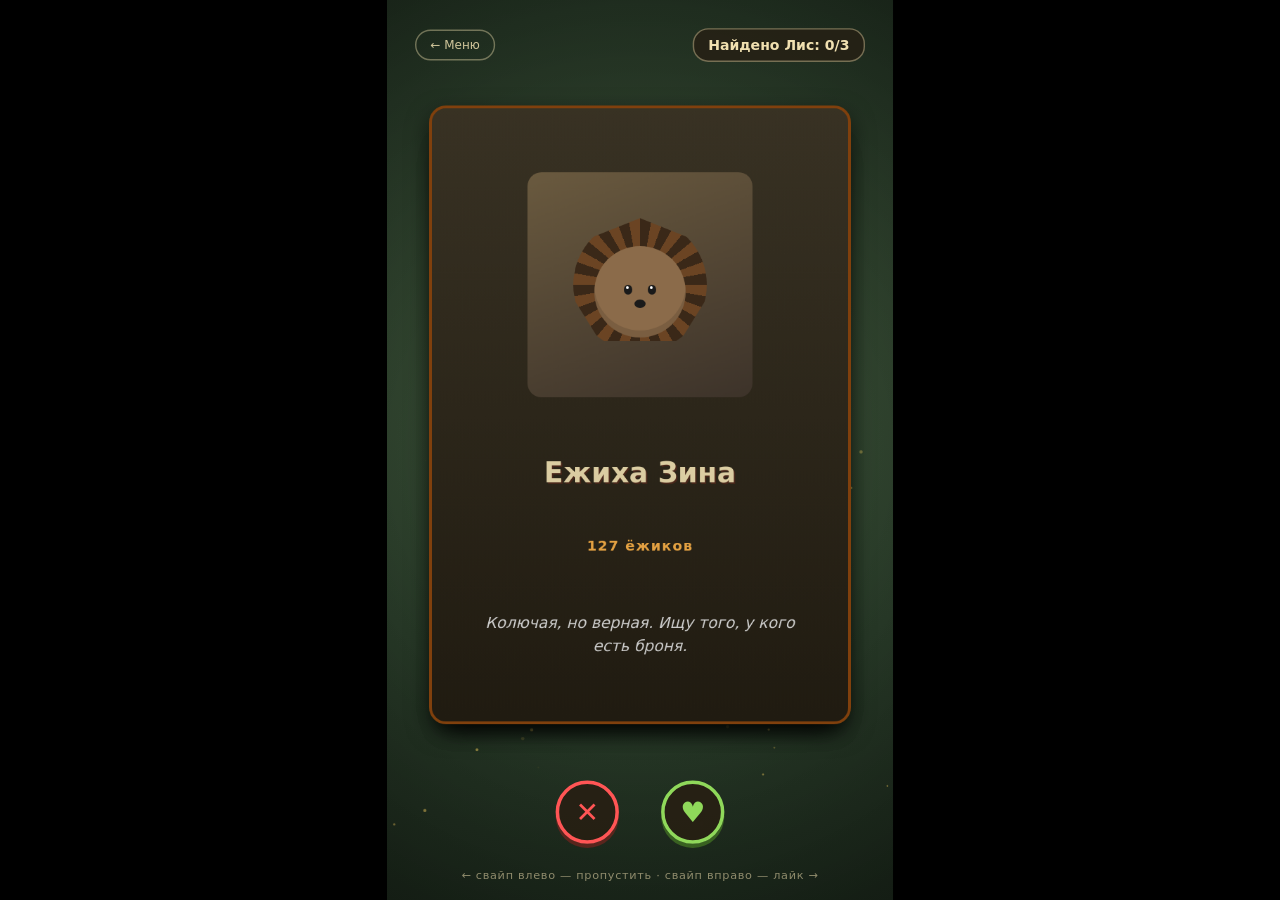
==== game1_tinder.html @ 2f5a902c "Initial commit: current project state Co-Authored-By: Claude Haiku 5.5 <noreply@anthropic.com>" ====
<!DOCTYPE html>
<html lang="ru">
<head>
<meta charset="UTF-8">
<meta name="viewport" content="width=device-width, initial-scale=1.0, maximum-scale=1.0, user-scalable=no">
<title>FindTheFox — Тиндер</title>
<link rel="stylesheet" href="shared/style.css">
<style>
  /* ══════════════════════════════════════════════════════
     HUD
     ══════════════════════════════════════════════════════ */
  #hud {
    position: absolute;
    top: 40px;
    left: 0; right: 0;
    display: flex;
    justify-content: space-between;
    align-items: center;
    padding: 0 40px;
    z-index: 20;
    color: var(--title);
    font-size: 20px;
    font-weight: 700;
    pointer-events: none;
  }
  #hud .counter {
    background: rgba(38, 32, 20, 0.85);
    padding: 10px 20px;
    border-radius: 22px;
    border: 2px solid rgba(240, 224, 176, 0.4);
  }
  #back-btn {
    background: transparent;
    border: 2px solid rgba(240, 224, 176, 0.4);
    color: rgba(240, 224, 176, 0.85);
    font-family: inherit;
    font-size: 17px;
    padding: 10px 20px;
    border-radius: 22px;
    cursor: pointer;
    pointer-events: auto;
    transition: background 0.12s ease;
  }
  #back-btn:hover {
    background: rgba(240, 224, 176, 0.1);
  }

  /* ══════════════════════════════════════════════════════
     СТОПКА КАРТОЧЕК
     ══════════════════════════════════════════════════════ */
  #deck {
    position: absolute;
    top: 150px;
    bottom: 250px;
    left: 60px; right: 60px;
    z-index: 10;
  }

  .card {
    position: absolute;
    inset: 0;
    background: linear-gradient(180deg,
      #2e2718 0%,
      #262014 100%);
    border: 4px solid var(--btn-border);
    border-radius: 24px;
    padding: 28px 24px;
    display: flex;
    flex-direction: column;
    align-items: center;
    justify-content: space-evenly;
    box-shadow: 0 12px 32px rgba(0,0,0,0.6);
    will-change: transform, opacity;
    transform-origin: center center;
    user-select: none;
    overflow: hidden;
  }
  .card::before {
    content: '';
    position: absolute;
    inset: 0;
    background: linear-gradient(180deg,
      rgba(255,255,255,0.05) 0%,
      rgba(0,0,0,0.15) 100%);
    pointer-events: none;
  }

  .card .photo {
    position: relative;
    width: 320px;
    height: 320px;
    border-radius: 20px;
    background: linear-gradient(160deg, #4A6A3F 0%, #2A3D2A 100%);
    display: flex;
    align-items: center;
    justify-content: center;
    overflow: hidden;
    flex-shrink: 0;
  }
  /* Свой фон фото у каждого вида */
  .card .photo.bg-hedgehog { background: linear-gradient(160deg, #6A5A3F 0%, #3D332A 100%); }
  .card .photo.bg-beaver   { background: linear-gradient(160deg, #3F6A6A 0%, #2A3D3D 100%); }
  .card .photo.bg-boar     { background: linear-gradient(160deg, #5A4A6A 0%, #33293D 100%); }
  .card .photo.bg-owl      { background: linear-gradient(160deg, #3F4A6A 0%, #232A3D 100%); }
  .card .photo.bg-bear     { background: linear-gradient(160deg, #6A4A3F 0%, #3D2A23 100%); }
  .card .photo.bg-fox-animal { background: linear-gradient(160deg, #8A5030 0%, #4A2515 100%); }

  .card .name {
    margin-top: 22px;
    font-size: 40px;
    font-weight: 900;
    color: var(--title);
    text-shadow: 2px 2px 0 var(--title-shadow);
    text-align: center;
    line-height: 1.1;
  }
  .card .age {
    font-size: 20px;
    color: var(--subtitle);
    margin-top: 6px;
    letter-spacing: 1.5px;
    font-weight: 600;
  }
  .card .bio {
    margin-top: 18px;
    font-size: 22px;
    line-height: 1.5;
    color: rgba(255,255,255,0.9);
    text-align: center;
    font-style: italic;
    padding: 0 12px;
    max-width: 520px;
  }

  .card .stamp {
    position: absolute;
    top: 40px;
    padding: 8px 20px;
    border: 5px solid;
    border-radius: 12px;
    font-size: 42px;
    font-weight: 900;
    letter-spacing: 4px;
    opacity: 0;
    pointer-events: none;
    text-shadow: 2px 2px 0 rgba(0,0,0,0.3);
    z-index: 5;
  }
  .card .stamp.like {
    left: 30px;
    color: #8FD85A;
    border-color: #8FD85A;
    transform: rotate(-15deg);
  }
  .card .stamp.nope {
    right: 30px;
    color: #FF5555;
    border-color: #FF5555;
    transform: rotate(15deg);
  }

  /* ══════════════════════════════════════════════════════
     ФИГУРКИ ЖИВОТНЫХ (CSS)
     ══════════════════════════════════════════════════════ */
  .animal {
    position: relative;
    width: 200px;
    height: 200px;
  }
  .animal .a-head {
    position: absolute;
    left: 50%; top: 55%;
    transform: translate(-50%, -50%);
    width: 140px; height: 140px;
    border-radius: 50%;
    background: #C06628;
  }
  .animal .a-eye {
    position: absolute;
    top: 42%;
    width: 12px; height: 14px;
    background: #1a1a1a;
    border-radius: 50%;
    z-index: 2;
  }
  .animal .a-eye.l { left: 32%; }
  .animal .a-eye.r { right: 32%; }
  .animal .a-eye::after {
    content: '';
    position: absolute;
    top: 2px; left: 3px;
    width: 4px; height: 4px;
    background: #fff;
    border-radius: 50%;
  }
  .animal .a-nose {
    position: absolute;
    top: 58%; left: 50%;
    transform: translateX(-50%);
    width: 16px; height: 12px;
    background: #1a1a1a;
    border-radius: 50%;
    z-index: 3;
  }

  /* ─── Ёжик ───────────────────────────────────────────── */
  .animal.hedgehog .a-extra {
    position: absolute;
    top: 50%; left: 50%;
    transform: translate(-50%, -50%);
    width: 190px; height: 190px;
    background:
      repeating-conic-gradient(#3A2818 0deg 10deg, #6B4423 10deg 20deg);
    border-radius: 50%;
    z-index: 0;
    clip-path: polygon(50% 0%, 100% 20%, 100% 60%, 80% 92%, 20% 92%, 0% 60%, 0% 20%);
  }
  .animal.hedgehog .a-head {
    background: #8B6B4A;
    box-shadow: inset 0 -10px 0 rgba(0,0,0,0.12);
    z-index: 1;
    width: 130px; height: 130px;
  }

  /* ─── Бобёр ──────────────────────────────────────────── */
  .animal.beaver .a-head {
    background: #7A5433;
    border-radius: 50% 50% 45% 45%;
  }
  .animal.beaver .a-ear {
    position: absolute;
    top: 15%;
    width: 40px; height: 40px;
    background: #7A5433;
    border-radius: 50%;
    z-index: 1;
  }
  .animal.beaver .a-ear.l { left: 8%; }
  .animal.beaver .a-ear.r { right: 8%; }
  .animal.beaver .a-teeth {
    position: absolute;
    top: 68%; left: 50%;
    transform: translateX(-50%);
    width: 24px; height: 16px;
    background: #F0E0C8;
    border-radius: 3px;
    box-shadow: inset 1px 0 0 #C0A888, inset -1px 0 0 #C0A888;
    z-index: 3;
  }

  /* ─── Кабан ──────────────────────────────────────────── */
  .animal.boar .a-head {
    background: #5A4630;
    border-radius: 45% 45% 50% 50%;
  }
  .animal.boar .a-tusk {
    position: absolute;
    bottom: 8%;
    width: 14px; height: 26px;
    background: #F0E0C8;
    border-radius: 4px;
    z-index: 3;
  }
  .animal.boar .a-tusk.l {
    left: 22%;
    transform: rotate(-15deg);
  }
  .animal.boar .a-tusk.r {
    right: 22%;
    transform: rotate(15deg);
  }
  .animal.boar .a-ear {
    position: absolute;
    top: 22%;
    width: 30px; height: 45px;
    background: #3A2A1A;
    border-radius: 50% 50% 20% 20%;
  }
  .animal.boar .a-ear.l { left: 12%; transform: rotate(-25deg); }
  .animal.boar .a-ear.r { right: 12%; transform: rotate(25deg); }

  /* ─── Сова ───────────────────────────────────────────── */
  .animal.owl .a-head {
    background: #8B7A5A;
    border-radius: 50% 50% 45% 45%;
    width: 150px; height: 150px;
  }
  .animal.owl .a-head::before {
    content: '';
    position: absolute;
    top: 30%; left: 50%;
    transform: translateX(-50%);
    width: 130px; height: 70px;
    background: #E8D6B8;
    border-radius: 50%;
    z-index: 1;
  }
  .animal.owl .a-eye {
    width: 24px; height: 24px;
    top: 38%;
    z-index: 3;
  }
  .animal.owl .a-eye.l { left: 25%; }
  .animal.owl .a-eye.r { right: 25%; }
  .animal.owl .a-eye::after {
    top: 5px; left: 6px;
    width: 8px; height: 8px;
  }
  .animal.owl .a-beak {
    position: absolute;
    top: 55%; left: 50%;
    transform: translateX(-50%);
    width: 0; height: 0;
    border-left: 10px solid transparent;
    border-right: 10px solid transparent;
    border-top: 20px solid #E8A030;
    z-index: 3;
  }
  .animal.owl .a-ear {
    position: absolute;
    top: 8%;
    width: 0; height: 0;
    border-left: 22px solid transparent;
    border-right: 22px solid transparent;
    border-bottom: 40px solid #8B7A5A;
  }
  .animal.owl .a-ear.l { left: 22%; transform: rotate(-10deg); }
  .animal.owl .a-ear.r { right: 22%; transform: rotate(10deg); }

  /* ─── Медведь ────────────────────────────────────────── */
  .animal.bear .a-head {
    background: #6B4423;
    width: 160px; height: 160px;
  }
  .animal.bear .a-ear {
    position: absolute;
    top: 12%;
    width: 50px; height: 50px;
    background: #6B4423;
    border-radius: 50%;
    z-index: 1;
  }
  .animal.bear .a-ear.l { left: 8%; }
  .animal.bear .a-ear.r { right: 8%; }
  .animal.bear .a-ear::after {
    content: '';
    position: absolute;
    inset: 10px;
    background: #A67B5B;
    border-radius: 50%;
  }
  .animal.bear .a-muzzle {
    position: absolute;
    top: 55%; left: 50%;
    transform: translateX(-50%);
    width: 70px; height: 55px;
    background: #D8B888;
    border-radius: 50%;
    z-index: 1;
  }
  .animal.bear .a-nose {
    z-index: 3;
    width: 20px; height: 14px;
  }

  /* ─── Лиса — клон из меню ────────────────────────────── */
  .photo .fox {
    position: relative;
    width: 300px;
    height: 300px;
    transform: scale(0.85);
    transform-origin: center center;
    pointer-events: none;
  }

  /* ══════════════════════════════════════════════════════
     КНОПКИ ДЕЙСТВИЙ
     ══════════════════════════════════════════════════════ */
  #actions {
    position: absolute;
    bottom: 80px;
    left: 50%;
    transform: translateX(-50%);
    display: flex;
    gap: 60px;
    z-index: 20;
  }
  .action-btn {
    width: 90px;
    height: 90px;
    border-radius: 50%;
    border: 5px solid;
    font-size: 40px;
    font-weight: 900;
    cursor: pointer;
    display: flex;
    align-items: center;
    justify-content: center;
    transition: transform 0.06s ease-out;
    font-family: inherit;
    line-height: 1;
    padding: 0;
  }
  .action-btn:active { transform: scale(0.88); }
  .action-btn.nope {
    color: #FF5555;
    border-color: #FF5555;
    background: rgba(38, 32, 20, 0.95);
    box-shadow: 0 6px 0 rgba(180, 30, 30, 0.4);
  }
  .action-btn.nope:hover { background: rgba(255, 85, 85, 0.15); }
  .action-btn.like {
    color: #8FD85A;
    border-color: #8FD85A;
    background: rgba(38, 32, 20, 0.95);
    box-shadow: 0 6px 0 rgba(100, 180, 40, 0.4);
  }
  .action-btn.like:hover { background: rgba(143, 216, 90, 0.15); }

  /* ══════════════════════════════════════════════════════
     МЭТЧ-ПОПАП
     ══════════════════════════════════════════════════════ */
  #match-popup {
    position: absolute;
    inset: 0;
    display: none;
    align-items: center;
    justify-content: center;
    z-index: 60;
    background: rgba(0, 0, 0, 0.65);
  }
  #match-popup.open { display: flex; }

  .match-box {
    background: #262014;
    border: 4px solid var(--btn-border);
    border-radius: 24px;
    padding: 32px 40px;
    max-width: 560px;
    text-align: center;
    color: #fff;
    animation: popIn 0.2s ease-out;
    box-shadow: 0 20px 60px rgba(0,0,0,0.7);
  }
  @keyframes popIn {
    0%   { opacity: 0; transform: scale(0.85); }
    100% { opacity: 1; transform: scale(1); }
  }
  .match-box .mb-title {
    font-size: 40px;
    font-weight: 900;
    color: #8FD85A;
    text-shadow: 2px 2px 0 rgba(0,0,0,0.4);
    margin-bottom: 10px;
    height: 46px;
    line-height: 46px;
    white-space: nowrap;
    overflow: hidden;
  }
  .match-box .mb-title.fox {
    color: var(--subtitle);
  }
  .match-box .mb-title.nope {
    color: #E8A030;
  }
  .match-box .mb-name {
    font-size: 26px;
    color: var(--title);
    margin-bottom: 18px;
    font-weight: 700;
  }
  .match-box .mb-quote {
    font-size: 22px;
    font-style: italic;
    line-height: 1.5;
    color: rgba(255,255,255,0.9);
    margin-bottom: 24px;
    height: 100px;
    overflow: hidden;
    display: flex;
    align-items: center;
    justify-content: center;
  }
  .match-box .mb-btn {
    display: inline-block;
  }

  /* ══════════════════════════════════════════════════════
     ПОБЕДА
     ══════════════════════════════════════════════════════ */
  #win-overlay {
    position: absolute;
    inset: 0;
    display: none;
    align-items: center;
    justify-content: center;
    z-index: 80;
    background: radial-gradient(circle at 50% 50%,
      rgba(255, 200, 80, 0.35) 0%,
      rgba(0, 0, 0, 0.8) 70%);
  }
  #win-overlay.open { display: flex; }
  #win-overlay .win-box {
    text-align: center;
    color: var(--title);
    animation: popIn 0.3s ease-out;
    padding: 20px;
    max-width: 620px;
  }
  #win-overlay h2 {
    font-size: 54px;
    font-weight: 900;
    margin: 0 0 16px;
    text-shadow: 4px 4px 0 var(--title-shadow);
    line-height: 1.1;
  }
  #win-overlay p {
    font-size: 22px;
    color: var(--subtitle);
    margin: 0 0 32px;
    font-style: italic;
    line-height: 1.5;
  }

  #swipe-hint {
    position: absolute;
    bottom: 26px;
    left: 50%;
    transform: translateX(-50%);
    color: rgba(240, 224, 176, 0.55);
    font-size: 16px;
    letter-spacing: 1px;
    z-index: 15;
    pointer-events: none;
    animation: hintPulse 2s ease-in-out infinite;
    white-space: nowrap;
  }
  @keyframes hintPulse {
    0%, 100% { opacity: 0.4; }
    50%      { opacity: 0.9; }
  }
</style>
</head>
<body>
<div id="game" class="scene">
  <div class="bg-forest"></div>
  <canvas id="particles" class="particles"></canvas>
  <div class="vignette"></div>

  <div id="hud">
    <button id="back-btn">← Меню</button>
    <div class="counter">Найдено Лис: <span id="fox-count">0</span>/3</div>
  </div>

  <div id="deck"></div>

  <div id="actions">
    <button class="action-btn nope" id="btn-nope" aria-label="Пропустить">✕</button>
    <button class="action-btn like" id="btn-like" aria-label="Лайк">♥</button>
  </div>

  <div id="swipe-hint">← свайп влево — пропустить · свайп вправо — лайк →</div>

  <div id="match-popup">
    <div class="match-box">
      <div class="mb-title" id="mb-title">Не сложилось…</div>
      <div class="mb-name" id="mb-name">—</div>
      <div class="mb-quote" id="mb-quote">—</div>
      <button class="btn btn-sm mb-btn" id="mb-continue">Продолжить</button>
    </div>
  </div>

  <div id="win-overlay">
    <div class="win-box">
      <h2>Лиса Арина найдена!</h2>
      <p>«Ладно, уговорил. Но сначала докажи, что ты меня достоин»</p>
      <button class="btn btn-lg" id="win-next">Дальше →</button>
    </div>
  </div>

  <div class="fade" id="fade"></div>
</div>

<script src="shared/settings.js"></script>
<script src="shared/particles.js"></script>
<script src="shared/progress.js"></script>
<script src="shared/sfx.js"></script>
<script src="shared/music.js"></script>
<script>
(function () {
  'use strict';

  const gameEl = document.getElementById('game');
  FTSettings.fitScene(gameEl);
  FTParticles.attach(document.getElementById('particles')).start();

  // ══════════════════════════════════════════════════════
  // АНКЕТЫ
  // ══════════════════════════════════════════════════════
  const ANIMALS = [
    { key: 'hedgehog', name: 'Ежиха Зина', age: '127 ёжиков',
      bio: 'Колючая, но верная. Ищу того, у кого есть броня.',
      reject: '«У тебя нет иголок. Прости, нам не по пути».' },
    { key: 'beaver', name: 'Бобриха Оля', age: '34 плотины',
      bio: 'Грызу проблемы. Люблю плотины и романтику у воды.',
      reject: '«Ты не грызёшь деревья. Как-то это… не то».' },
    { key: 'boar', name: 'Кабаниха Людмила', age: '58 желудей',
      bio: 'Весёлая, шумная, с плохим слухом. Приходи громко.',
      reject: '«Чё-чё? Я тебя не слышу! Пока!»' },
    { key: 'owl', name: 'Совунья Маргарита', age: '19 бессонных ночей',
      bio: 'Не сплю по ночам. Ищу того, кто тоже. Но не из-за меня.',
      reject: '«У-ху. Ты слишком дневной. Не мой типаж. У-ху».' },
    { key: 'bear', name: 'Медведица Катя', age: '12 зим',
      bio: 'Зимой сплю, летом гуляю. Люблю мёд и массаж лап.',
      reject: '«Мёда нет? Лапы не массируешь? Всё, следующий».' },
    { key: 'fox-animal', name: 'Лиса Арина', age: 'всегда 27',
      bio: 'Ускользаю, дразню, но если поймаешь — останусь. Может быть.',
      isFox: true }
  ];

  const FOX_FIRST_REPLIES = [
    '«Ой, мне пора! 🦊»',
    '«У меня дела. Лесные. Пока!»'
  ];

  function randInt(min, max) {
    return Math.floor(Math.random() * (max - min + 1)) + min;
  }

  function buildDeck() {
    const total = 15;
    const fox1 = randInt(3, 5);
    const fox2 = randInt(8, 11);
    // Третья Лиса — строго внутри колоды (индексы 0..total-1).
    let fox3 = randInt(13, total - 1);
    while (fox3 <= fox2) fox3 = randInt(13, total - 1);

    const nonFox = ANIMALS.filter(a => !a.isFox);
    const pool = [];
    let prevIdx = -1;

    for (let i = 0; i < total; i++) {
      if (i === fox1 || i === fox2 || i === fox3) {
        pool.push(Object.assign({}, ANIMALS.find(a => a.isFox)));
      } else {
        let idx;
        let tries = 0;
        do {
          idx = randInt(0, nonFox.length - 1);
          tries++;
        } while (idx === prevIdx && tries < 5);
        prevIdx = idx;
        pool.push(Object.assign({}, nonFox[idx]));
      }
    }
    return pool;
  }

  let deck = buildDeck();
  let currentIndex = 0;
  let foxMatches = 0;
  let isTransitioning = false;

  const deckEl = document.getElementById('deck');
  const foxCountEl = document.getElementById('fox-count');
  const matchPopup = document.getElementById('match-popup');
  const mbTitle = document.getElementById('mb-title');
  const mbName = document.getElementById('mb-name');
  const mbQuote = document.getElementById('mb-quote');
  const winOverlay = document.getElementById('win-overlay');
  const fadeEl = document.getElementById('fade');

  // ══════════════════════════════════════════════════════
  // ШАБЛОНЫ ФИГУРОК
  // ══════════════════════════════════════════════════════
  function animalHTML(key) {
    switch (key) {
      case 'hedgehog':
        return `
          <div class="animal hedgehog">
            <div class="a-extra"></div>
            <div class="a-head">
              <div class="a-eye l"></div>
              <div class="a-eye r"></div>
              <div class="a-nose"></div>
            </div>
          </div>`;
      case 'beaver':
        return `
          <div class="animal beaver">
            <div class="a-head">
              <div class="a-ear l"></div>
              <div class="a-ear r"></div>
              <div class="a-eye l"></div>
              <div class="a-eye r"></div>
              <div class="a-nose"></div>
              <div class="a-teeth"></div>
            </div>
          </div>`;
      case 'boar':
        return `
          <div class="animal boar">
            <div class="a-head">
              <div class="a-ear l"></div>
              <div class="a-ear r"></div>
              <div class="a-eye l"></div>
              <div class="a-eye r"></div>
              <div class="a-nose"></div>
              <div class="a-tusk l"></div>
              <div class="a-tusk r"></div>
            </div>
          </div>`;
      case 'owl':
        return `
          <div class="animal owl">
            <div class="a-head">
              <div class="a-ear l"></div>
              <div class="a-ear r"></div>
              <div class="a-eye l"></div>
              <div class="a-eye r"></div>
              <div class="a-beak"></div>
            </div>
          </div>`;
      case 'bear':
        return `
          <div class="animal bear">
            <div class="a-head">
              <div class="a-ear l"></div>
              <div class="a-ear r"></div>
              <div class="a-muzzle"></div>
              <div class="a-eye l"></div>
              <div class="a-eye r"></div>
              <div class="a-nose"></div>
            </div>
          </div>`;
      case 'fox-animal':
        return `
          <div class="fox">
            <div class="body"></div>
            <div class="ear left"></div>
            <div class="ear right"></div>
            <div class="face">
              <div class="eye left"></div>
              <div class="eye right"></div>
              <div class="cheek left"></div>
              <div class="cheek right"></div>
              <div class="nose"></div>
            </div>
          </div>`;
      default:
        return `<div class="animal"><div class="a-head"></div></div>`;
    }
  }

  // ══════════════════════════════════════════════════════
  // РЕНДЕР
  // ══════════════════════════════════════════════════════
  function renderCard(animal, isTop) {
    const card = document.createElement('div');
    card.className = 'card';
    card.innerHTML = `
      <div class="stamp like">ЛАЙК</div>
      <div class="stamp nope">МИМО</div>
      <div class="photo bg-${animal.key}">${animalHTML(animal.key)}</div>
      <div class="name">${animal.name}</div>
      <div class="age">${animal.age}</div>
      <div class="bio">${animal.bio}</div>
    `;
    if (isTop) {
      attachSwipeHandlers(card);
    } else {
      card.style.transform = 'translateY(20px) scale(0.94)';
    }
    return card;
  }

  function renderDeck() {
    deckEl.innerHTML = '';
    const visible = deck.slice(currentIndex, currentIndex + 3);
    visible.forEach((animal, i) => {
      const card = renderCard(animal, i === 0);
      card.style.zIndex = String(10 - i);
      deckEl.appendChild(card);
    });
  }

  // ══════════════════════════════════════════════════════
  // СВАЙП
  // ══════════════════════════════════════════════════════
  function attachSwipeHandlers(card) {
    let startX = 0, startY = 0;
    let curX = 0, curY = 0;
    let pointerDown = false;
    const THRESHOLD = 100;

    function updateStamps() {
      const likeStamp = card.querySelector('.stamp.like');
      const nopeStamp = card.querySelector('.stamp.nope');
      const k = Math.min(Math.abs(curX) / THRESHOLD, 1);
      if (curX > 0) {
        likeStamp.style.opacity = k.toFixed(2);
        nopeStamp.style.opacity = '0';
      } else if (curX < 0) {
        nopeStamp.style.opacity = k.toFixed(2);
        likeStamp.style.opacity = '0';
      } else {
        likeStamp.style.opacity = '0';
        nopeStamp.style.opacity = '0';
      }
    }

    function onDown(e) {
      if (isTransitioning) return;
      pointerDown = true;
      const p = e.touches ? e.touches[0] : e;
      startX = p.clientX;
      startY = p.clientY;
      curX = 0; curY = 0;
      card.style.transition = 'none';
      FTSettings.vibrate(6);
    }
    function onMove(e) {
      if (!pointerDown) return;
      const p = e.touches ? e.touches[0] : e;
      curX = p.clientX - startX;
      curY = p.clientY - startY;
      const rot = curX / 20;
      card.style.transform =
        `translate(${curX}px, ${curY}px) rotate(${rot}deg)`;
      updateStamps();
      if (e.cancelable && Math.abs(curX) > 8) e.preventDefault();
    }
    function onUp() {
      if (!pointerDown) return;
      pointerDown = false;
      card.style.transition =
        'transform 0.22s ease-out, opacity 0.22s ease-out';
      if (curX > THRESHOLD) flyOut(card, 1);
      else if (curX < -THRESHOLD) flyOut(card, -1);
      else {
        // Свайп ниже порога — возвращаем карточку и прячем штампы.
        curX = 0;
        curY = 0;
        card.style.transform = '';
        updateStamps();
      }
    }

    card.addEventListener('mousedown', onDown);
    card.addEventListener('touchstart', onDown, { passive: true });
    window.addEventListener('mousemove', onMove);
    window.addEventListener('touchmove', onMove, { passive: false });
    window.addEventListener('mouseup', onUp);
    window.addEventListener('touchend', onUp);
    window.addEventListener('touchcancel', onUp);
  }

  // ══════════════════════════════════════════════════════
  // УЛЁТ + МГНОВЕННАЯ РЕАКЦИЯ
  // ══════════════════════════════════════════════════════
  function flyOut(card, direction) {
    if (isTransitioning) return;
    isTransitioning = true;
    FTSfx.play(direction > 0 ? 'good' : 'neutral');

    const currentAnimal = deck[currentIndex];
    const isFox = !!(currentAnimal && currentAnimal.isFox);

    // запускаем анимацию улёта — карточка пусть летит фоном
    card.style.transform =
      `translate(${direction * 800}px, ${direction * 100}px) rotate(${direction * 30}deg)`;
    card.style.opacity = '0';

    if (direction > 0) {
      // лайк — попап сразу, не ждём анимации
      handleLike(isFox);
    } else {
      // пропуск — короткая пауза, чтобы карточка успела отлететь
      setTimeout(() => nextCard(), 160);
    }
  }

  // ══════════════════════════════════════════════════════
  // ЛАЙК / ОТКАЗ
  // ══════════════════════════════════════════════════════
  function handleLike(isFox) {
    const current = deck[currentIndex];
    if (isFox) {
      foxMatches++;
      foxCountEl.textContent = String(foxMatches);
      if (foxMatches >= 3) {
        showWin();
      } else {
        showMatch(true, '🦊 Лиса!',
          FOX_FIRST_REPLIES[foxMatches - 1],
          () => nextCard());
      }
    } else {
      showMatch(false, 'Не сложилось…', current.name,
        current.reject || '«Не судьба».',
        () => nextCard());
    }
  }

  function showMatch(isFox, title, nameOrQuote, quoteOrCallback, maybeCallback) {
    let title_, name_, quote_, cb;
    FTSfx.play(isFox ? 'love' : 'bad');
    if (isFox) {
      title_ = title;
      name_ = 'Лиса Арина';
      quote_ = nameOrQuote;
      cb = quoteOrCallback;
    } else {
      title_ = title;
      name_ = nameOrQuote;
      quote_ = quoteOrCallback;
      cb = maybeCallback;
    }

    mbTitle.textContent = title_;
    mbTitle.className = 'mb-title' + (isFox ? ' fox' : ' nope');
    mbName.textContent = name_;
    mbQuote.textContent = quote_;
    matchPopup.classList.add('open');

    FTSettings.vibrate(); FTSfx.play('tap');

    const mbContinue = document.getElementById('mb-continue');
    function close() {
      matchPopup.classList.remove('open');
      mbContinue.removeEventListener('click', close);
      if (cb) cb();
    }
    const fresh = mbContinue.cloneNode(true);
    mbContinue.parentNode.replaceChild(fresh, mbContinue);
    fresh.addEventListener('click', close);
  }

  function nextCard() {
    currentIndex++;
    isTransitioning = false;
    if (currentIndex >= deck.length) {
      finishLevel();
      return;
    }
    renderDeck();
  }

  // ══════════════════════════════════════════════════════
  // КНОПКИ
  // ══════════════════════════════════════════════════════
  function getTopCard() {
    return deckEl.querySelector('.card');
  }

  document.getElementById('btn-nope').addEventListener('click', () => {
    if (isTransitioning) return;
    const c = getTopCard();
    if (!c) return;
    FTSettings.vibrate(); FTSfx.play('tap');
    flyOut(c, -1);
  });

  document.getElementById('btn-like').addEventListener('click', () => {
    if (isTransitioning) return;
    const c = getTopCard();
    if (!c) return;
    FTSettings.vibrate(); FTSfx.play('tap');
    flyOut(c, 1);
  });

  // ══════════════════════════════════════════════════════
  // ПОБЕДА
  // ══════════════════════════════════════════════════════
  function showWin() {
    winOverlay.classList.add('open');
    FTSettings.vibrate(50);
    FTSfx.play('win');
  }

  document.getElementById('win-next').addEventListener('click', () => {
    FTSettings.vibrate(); FTSfx.play('tap');
    fadeEl.classList.add('on');
    setTimeout(() => {
      FTProgress.markDone(0);
      window.location.href = 'scene_fox_escapes.html';
    }, 450);
  });

  function finishLevel() {
    FTProgress.markDone(0);
    fadeEl.classList.add('on');
    setTimeout(() => {
      window.location.href = 'scene_fox_escapes.html';
    }, 450);
  }

  // ══════════════════════════════════════════════════════
  // НАЗАД
  // ══════════════════════════════════════════════════════
  document.getElementById('back-btn').addEventListener('click', () => {
    fadeEl.classList.add('on');
    setTimeout(() => {
      window.location.href = 'chapters.html';
    }, 450);
  });

  // ══════════════════════════════════════════════════════
  // СТАРТ
  // ══════════════════════════════════════════════════════
  FTMusic.play('forest');
  fadeEl.classList.add('on');
  setTimeout(() => {
    fadeEl.classList.remove('on');
    renderDeck();
  }, 60);
})();
</script>
</body>
</html>
---- shared/style.css ----
/* FindTheFox — общие стили */

:root {
  --bg:            #2A3D2A;
  --bg-deep:       #1E2C1E;
  --bg-light:      #3D5238;

  --btn-normal:    #C06628;
  --btn-hover:     #D98032;
  --btn-pressed:   #A64D1A;
  --btn-border:    #80400D;
  --btn-text:      #F0F0B0;

  --title:         #F0E0B0;
  --title-shadow:  #4D2618;
  --subtitle:      #FFB347;

  --panel-bg:      rgba(38, 32, 20, 0.95);
  --overlay:       rgba(0, 0, 0, 0.5);

  --fox-body:      #C06628;
  --fox-face:      #E8B98A;
  --fox-ear-inner: #7A3A12;
  --fox-eye:       #1A1A1A;
}

* { box-sizing: border-box; -webkit-tap-highlight-color: transparent; }

html, body {
  margin: 0;
  padding: 0;
  width: 100%;
  height: 100%;
  background: #000;
  overflow: hidden;
  font-family: 'Segoe UI', Roboto, system-ui, -apple-system, sans-serif;
  user-select: none;
  -webkit-user-select: none;
}

/* ── Игровая сцена 720×1280, авто-скейл ───────────────── */
.scene {
  position: fixed;
  top: 50%;
  left: 50%;
  width: 720px;
  height: 1280px;
  transform: translate(-50%, -50%) scale(1);
  transform-origin: center center;
  background: #000;
  overflow: hidden;
}

/* ── Фон-градиент (лес) ──────────────────────────────── */
.bg-forest {
  position: absolute;
  inset: 0;
  background: radial-gradient(circle at 50% 40%,
    var(--bg-light) 0%,
    var(--bg) 60%,
    var(--bg-deep) 100%);
}

/* ── Частицы (canvas) ────────────────────────────────── */
.particles {
  position: absolute;
  inset: 0;
  pointer-events: none;
}

/* ── Виньетка ────────────────────────────────────────── */
.vignette {
  position: absolute;
  inset: 0;
  pointer-events: none;
  background: radial-gradient(circle at 50% 50%,
    rgba(0,0,0,0) 40%,
    rgba(0,0,0,0.35) 100%);
}

/* ── Кнопка ──────────────────────────────────────────── */
.btn {
  display: inline-flex;
  align-items: center;
  justify-content: center;
  min-width: 280px;
  height: 64px;
  padding: 0 20px;
  font-family: inherit;
  font-size: 28px;
  font-weight: 700;
  color: var(--btn-text);
  background: var(--btn-normal);
  border: 4px solid var(--btn-border);
  border-radius: 16px;
  cursor: pointer;
  transition: background 0.15s ease, transform 0.1s ease;
  box-shadow: 0 4px 0 rgba(0,0,0,0.25);
  text-decoration: none;
}
.btn:hover  { background: var(--btn-hover); }
.btn:active {
  background: var(--btn-pressed);
  transform: translateY(2px);
  box-shadow: 0 2px 0 rgba(0,0,0,0.25);
}
.btn.btn-lg { height: 72px; font-size: 32px; }
.btn.btn-sm { min-width: 200px; height: 50px; font-size: 22px; border-radius: 14px; }

/* ── Панель (настройки, диалоги) ─────────────────────── */
.panel {
  position: absolute;
  top: 50%;
  left: 50%;
  width: 400px;
  padding: 24px;
  background: var(--panel-bg);
  border-radius: 20px;
  color: #fff;
  opacity: 0;
  visibility: hidden;
  pointer-events: none;
  transform: translate(-50%, -50%) scale(0.85);
  transition: opacity 0.25s ease, transform 0.25s ease, visibility 0.25s;
  z-index: 50;
  box-shadow: 0 20px 60px rgba(0,0,0,0.5);
}
.panel.open {
  opacity: 1;
  visibility: visible;
  pointer-events: auto;
  transform: translate(-50%, -50%) scale(1);
}
.panel h2 {
  font-size: 32px;
  text-align: center;
  color: var(--title);
  margin: 0 0 24px;
  font-weight: 700;
}

/* ── Строка настройки с тумблером ────────────────────── */
.setting-row {
  display: flex;
  justify-content: space-between;
  align-items: center;
  font-size: 22px;
  padding: 10px 0;
  color: rgba(255,255,255,0.9);
}
.setting-row input[type="checkbox"] {
  appearance: none;
  -webkit-appearance: none;
  width: 52px;
  height: 30px;
  background: #555;
  border-radius: 15px;
  cursor: pointer;
  position: relative;
  transition: background 0.2s ease;
  outline: none;
  flex-shrink: 0;
}
.setting-row input[type="checkbox"]::before {
  content: '';
  position: absolute;
  top: 3px;
  left: 3px;
  width: 24px;
  height: 24px;
  background: #fff;
  border-radius: 50%;
  transition: left 0.2s ease;
  box-shadow: 0 1px 3px rgba(0,0,0,0.3);
}
.setting-row input[type="checkbox"]:checked {
  background: var(--btn-normal);
}
.setting-row input[type="checkbox"]:checked::before {
  left: 25px;
}

/* ── Click blocker ───────────────────────────────────── */
.blocker {
  position: absolute;
  inset: 0;
  background: var(--overlay);
  opacity: 0;
  visibility: hidden;
  pointer-events: none;
  transition: opacity 0.25s ease, visibility 0.25s;
  z-index: 40;
  cursor: pointer;
}
.blocker.open {
  opacity: 1;
  visibility: visible;
  pointer-events: auto;
}

/* ── Fade overlay ────────────────────────────────────── */
.fade {
  position: absolute;
  inset: 0;
  background: #000;
  opacity: 0;
  pointer-events: none;
  transition: opacity 0.4s ease;
  z-index: 100;
}
.fade.on { opacity: 1; }

/* ── CSS-лиса (переиспользуемая фигурка) ─────────────── */
.fox {
  position: relative;
  width: 300px;
  height: 300px;
}
.fox .body {
  position: absolute;
  left: 50%; top: 60%;
  transform: translate(-50%, -50%);
  width: 200px; height: 220px;
  background: var(--fox-body);
  border-radius: 50% 50% 45% 45% / 55% 55% 45% 45%;
  box-shadow: inset -12px -20px 0 rgba(0,0,0,0.1);
}
.fox .ear {
  position: absolute;
  top: 18%;
  width: 0; height: 0;
  border-left: 30px solid transparent;
  border-right: 30px solid transparent;
  border-bottom: 55px solid var(--fox-body);
}
.fox .ear.left  { left: 22%;  transform: rotate(-12deg); }
.fox .ear.right { right: 22%; transform: rotate(12deg); }
.fox .ear::after {
  content: '';
  position: absolute;
  left: -14px; top: 22px;
  width: 0; height: 0;
  border-left: 14px solid transparent;
  border-right: 14px solid transparent;
  border-bottom: 26px solid var(--fox-ear-inner);
}
.fox .face {
  position: absolute;
  left: 50%; top: 55%;
  transform: translate(-50%, -50%);
  width: 130px; height: 110px;
  background: var(--fox-face);
  border-radius: 50%;
  box-shadow: inset 0 -6px 0 rgba(0,0,0,0.08);
}
.fox .eye {
  position: absolute;
  top: 45%;
  width: 14px; height: 14px;
  background: var(--fox-eye);
  border-radius: 50%;
}
.fox .eye.left  { left: 28%; }
.fox .eye.right { right: 28%; }
.fox .eye::after {
  content: '';
  position: absolute;
  top: 2px; left: 3px;
  width: 5px; height: 5px;
  background: #fff;
  border-radius: 50%;
}
.fox .nose {
  position: absolute;
  bottom: 26%; left: 50%;
  transform: translateX(-50%);
  width: 16px; height: 12px;
  background: var(--fox-eye);
  border-radius: 50% 50% 40% 40%;
}
.fox .cheek {
  position: absolute;
  bottom: 22%;
  width: 20px; height: 10px;
  background: rgba(255, 120, 120, 0.45);
  border-radius: 50%;
}
.fox .cheek.left  { left: 12%; }
.fox .cheek.right { right: 12%; }

/* ── Контейнер персонажа ──────────────────────────────── */
.character {
  position: relative;
  width: 300px;
  height: 300px;
  pointer-events: none;
}
.character .fox {
  position: absolute;
  inset: 0;
}
.character .fox-shadow {
  position: absolute;
  bottom: -25px;
  left: 50%;
  transform: translateX(-50%);
  width: 220px;
  height: 36px;
  background: radial-gradient(ellipse at center,
    rgba(0,0,0,0.40) 0%,
    rgba(0,0,0,0.18) 45%,
    rgba(0,0,0,0.00) 78%);
  pointer-events: none;
}

/* ── Парение ──────────────────────────────────────────── */
@keyframes foxFloat {
  0%, 100% { transform: translateY(0); }
  50%      { transform: translateY(-16px); }
}
@keyframes shadowFloat {
  0%, 100% { transform: translateX(-50%) scale(1);    opacity: 0.9; }
  50%      { transform: translateX(-50%) scale(0.88); opacity: 0.55; }
}

.character.floating .fox {
  animation: foxFloat 3s ease-in-out infinite;
}
.character.floating .fox-shadow {
  animation: shadowFloat 3s ease-in-out infinite;
}

/* ── Утилиты ─────────────────────────────────────────── */
.center-abs {
  position: absolute;
  top: 50%; left: 50%;
  transform: translate(-50%, -50%);
}
.hidden { display: none !important; }

/* ── Анимации ────────────────────────────────────────── */
@keyframes fadeInUp {
  from { opacity: 0; transform: translateY(30px); }
  to   { opacity: 1; transform: translateY(0); }
}
@keyframes fadeIn {
  from { opacity: 0; }
  to   { opacity: 1; }
}
@keyframes breathe {
  0%, 100% { transform: translate(-50%, -50%) translateY(0); }
  50%      { transform: translate(-50%, -50%) translateY(-5px); }
}
@keyframes shadowPulse {
  0%, 100% { transform: translateX(-50%) scaleX(1);    opacity: 0.9; }
  50%      { transform: translateX(-50%) scaleX(0.94); opacity: 0.7; }
}
@keyframes popIn {
  0%   { opacity: 0; transform: scale(0.7); }
  100% { opacity: 1; transform: scale(1); }
}
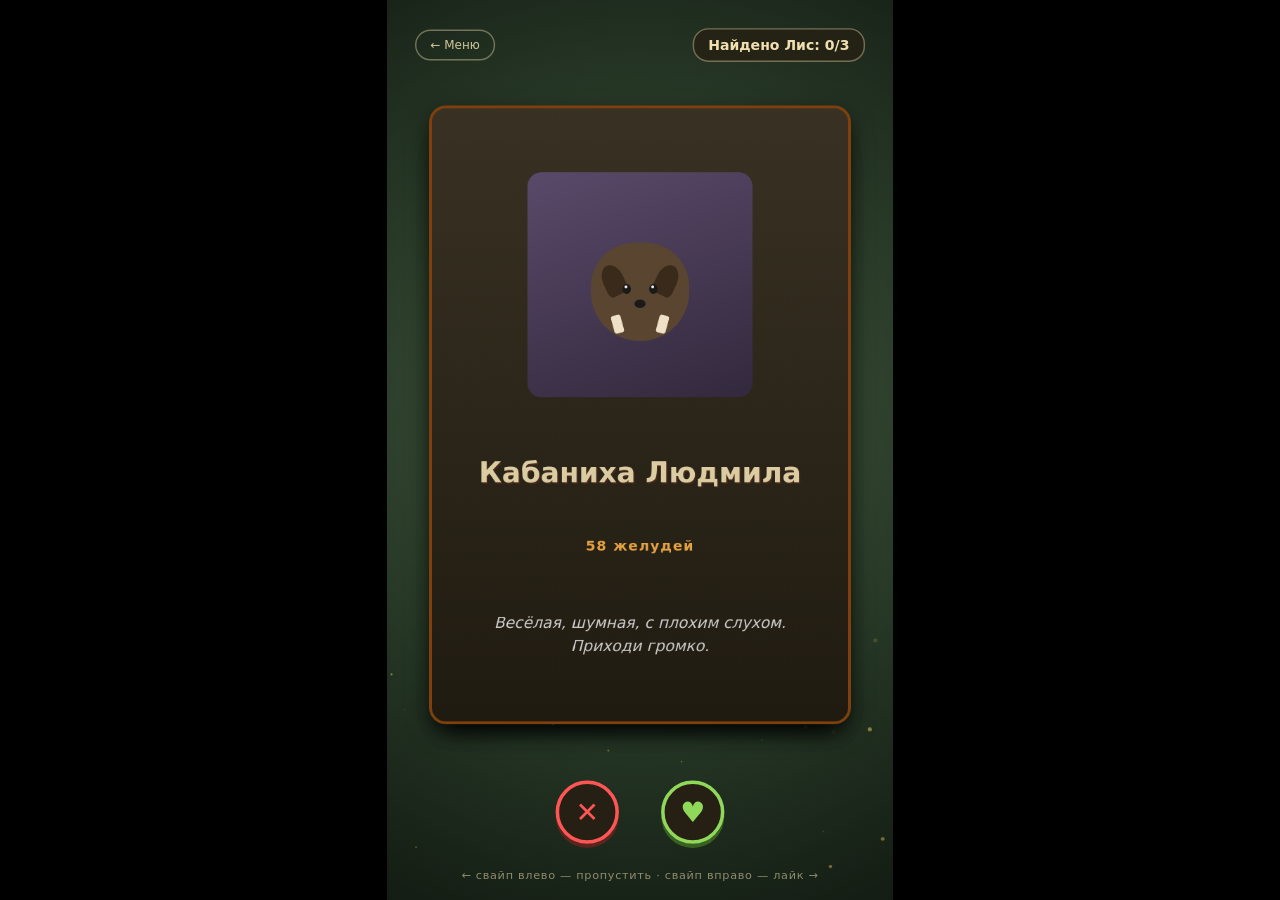
==== commit 290294aa: "Экран победы после Тиндера: непрозрачный фон Co-Authored-By: Claude Sonnet 5.5 <noreply@anthropic.co" ====
--- a/game1_tinder.html
+++ b/game1_tinder.html
@@ -496,8 +496,8 @@
     justify-content: center;
     z-index: 80;
     background: radial-gradient(circle at 50% 50%,
-      rgba(255, 200, 80, 0.35) 0%,
-      rgba(0, 0, 0, 0.8) 70%);
+      #5a4318 0%,
+      #0c0904 70%);
   }
   #win-overlay.open { display: flex; }
   #win-overlay .win-box {
